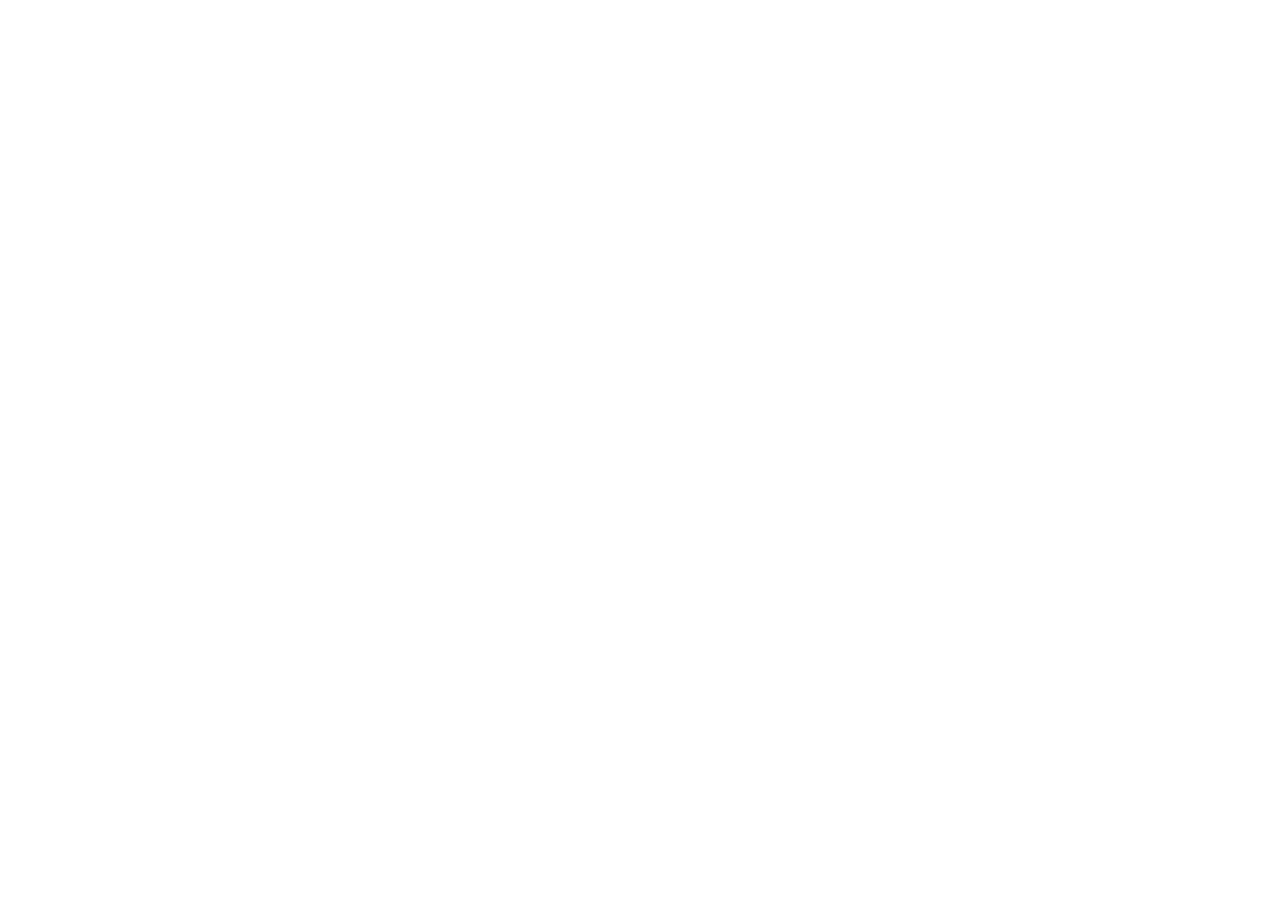
==== manual.html @ a43cfeb3 "initial commit" ====
<!DOCTYPE html>
<html lang="pt-br">
<head>
    <meta charset="UTF-8">
    <meta name="viewport" content="width=device-width, initial-scale=1.0">
    <title>exconvia</title>
</head>
<body>
    
</body>
</html>
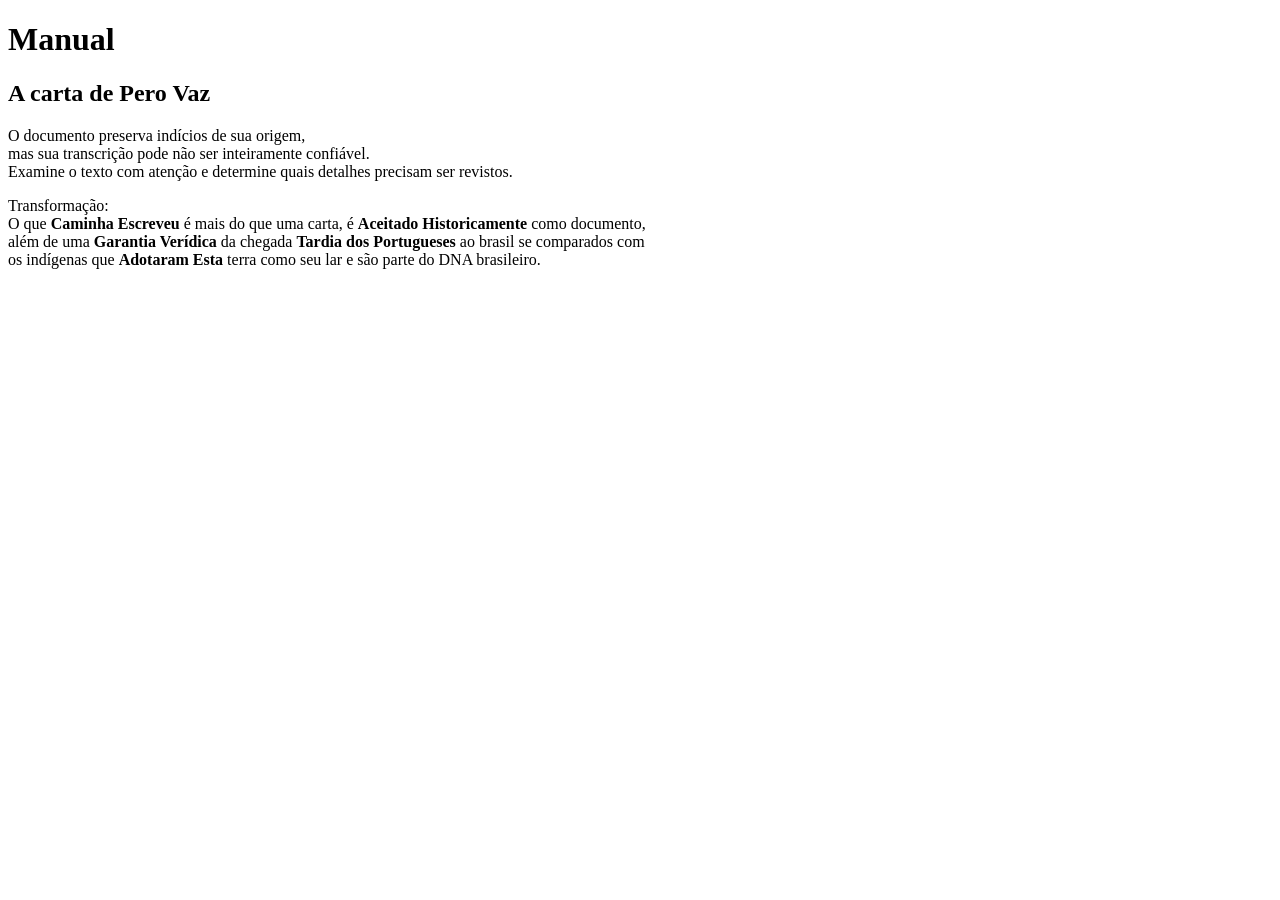
==== commit 5232728a: "feat: estrutura HTML do index e manual do  puzzle 1 pronto" ====
--- a/manual.html
+++ b/manual.html
@@ -1,11 +1,36 @@
 <!DOCTYPE html>
 <html lang="pt-br">
+
 <head>
     <meta charset="UTF-8">
     <meta name="viewport" content="width=device-width, initial-scale=1.0">
-    <title>exconvia</title>
+    <title>visite 2026</title>
+
+    <link rel="stylesheet" href="css/manual.css">
 </head>
+
 <body>
-    
+    <h1>Manual</h1>
+
+    <section>
+        <h2>A carta de Pero Vaz</h2>
+    </section>
+    <p>
+        O documento preserva indícios de sua origem,
+        <br>
+        mas sua transcrição pode não ser inteiramente confiável.
+        <br>
+        Examine o texto com atenção e determine quais detalhes precisam ser revistos.
+    </p>
+    <p>
+        Transformação:
+        <br>
+        O que <strong>Caminha Escreveu</strong> é mais do que uma carta, é <strong>Aceitado Historicamente</strong> como documento,
+        <br>
+        além de uma <strong>Garantia Verídica</strong> da chegada <strong>Tardia dos Portugueses</strong> ao brasil se comparados com
+        <br>
+        os indígenas que <strong>Adotaram Esta</strong> terra como seu lar e são parte do DNA brasileiro.
+    </p>
 </body>
+
 </html>
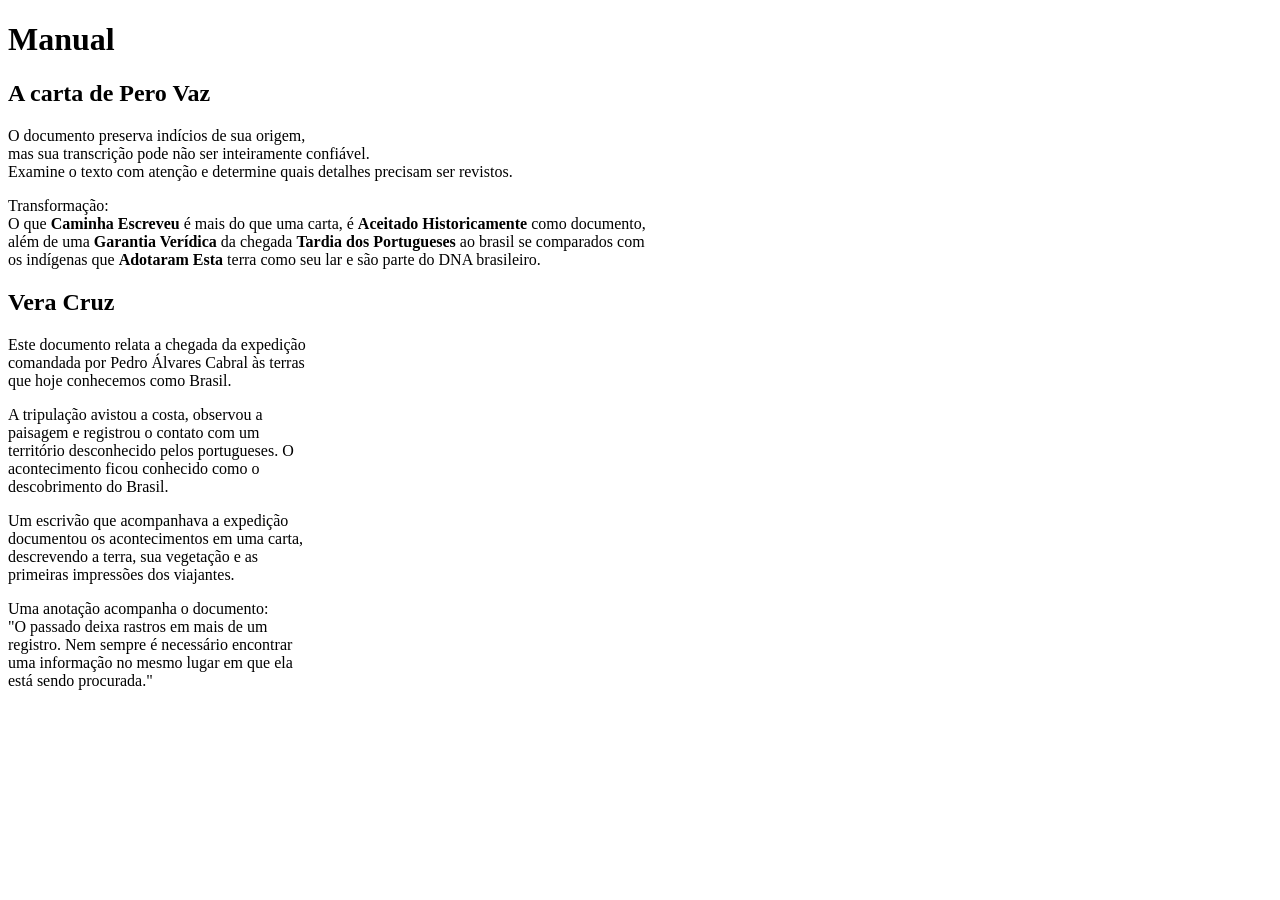
==== commit 256968e0: "feat: puzzle 2 completo" ====
--- a/manual.html
+++ b/manual.html
@@ -14,23 +14,68 @@
 
     <section>
         <h2>A carta de Pero Vaz</h2>
+        <p>
+            O documento preserva indícios de sua origem,
+            <br>
+            mas sua transcrição pode não ser inteiramente confiável.
+            <br>
+            Examine o texto com atenção e determine quais detalhes precisam ser revistos.
+        </p>
+        <p>
+            Transformação:
+            <br>
+            O que <strong>Caminha Escreveu</strong> é mais do que uma carta, é <strong>Aceitado Historicamente</strong>
+            como documento,
+            <br>
+            além de uma <strong>Garantia Verídica</strong> da chegada <strong>Tardia dos Portugueses</strong> ao brasil
+            se comparados com
+            <br>
+            os indígenas que <strong>Adotaram Esta</strong> terra como seu lar e são parte do DNA brasileiro.
+        </p>
     </section>
-    <p>
-        O documento preserva indícios de sua origem,
-        <br>
-        mas sua transcrição pode não ser inteiramente confiável.
-        <br>
-        Examine o texto com atenção e determine quais detalhes precisam ser revistos.
-    </p>
-    <p>
-        Transformação:
-        <br>
-        O que <strong>Caminha Escreveu</strong> é mais do que uma carta, é <strong>Aceitado Historicamente</strong> como documento,
-        <br>
-        além de uma <strong>Garantia Verídica</strong> da chegada <strong>Tardia dos Portugueses</strong> ao brasil se comparados com
-        <br>
-        os indígenas que <strong>Adotaram Esta</strong> terra como seu lar e são parte do DNA brasileiro.
-    </p>
+
+    <section>
+        <h2>Vera Cruz</h2>
+
+        <p>
+            Este documento relata a chegada da expedição
+            <br>
+            comandada por Pedro Álvares Cabral às terras
+            <br>
+            que hoje conhecemos como Brasil.
+        </p>
+        <p>
+            A tripulação avistou a costa, observou a
+            <br>
+            paisagem e registrou o contato com um
+            <br>
+            território desconhecido pelos portugueses. O
+            <br>
+            acontecimento ficou conhecido como o
+            <br>
+            descobrimento do Brasil.
+        </p>
+        <p>
+            Um escrivão que acompanhava a expedição
+            <br>
+            documentou os acontecimentos em uma carta,
+            <br>
+            descrevendo a terra, sua vegetação e as
+            <br>
+            primeiras impressões dos viajantes.
+        </p>
+        <p>
+            Uma anotação acompanha o documento:
+            <br>
+            "O passado deixa rastros em mais de um
+            <br>
+            registro. Nem sempre é necessário encontrar
+            <br>
+            uma informação no mesmo lugar em que ela
+            <br>
+            está sendo procurada."
+        </p>
+    </section>
 </body>
 
 </html>
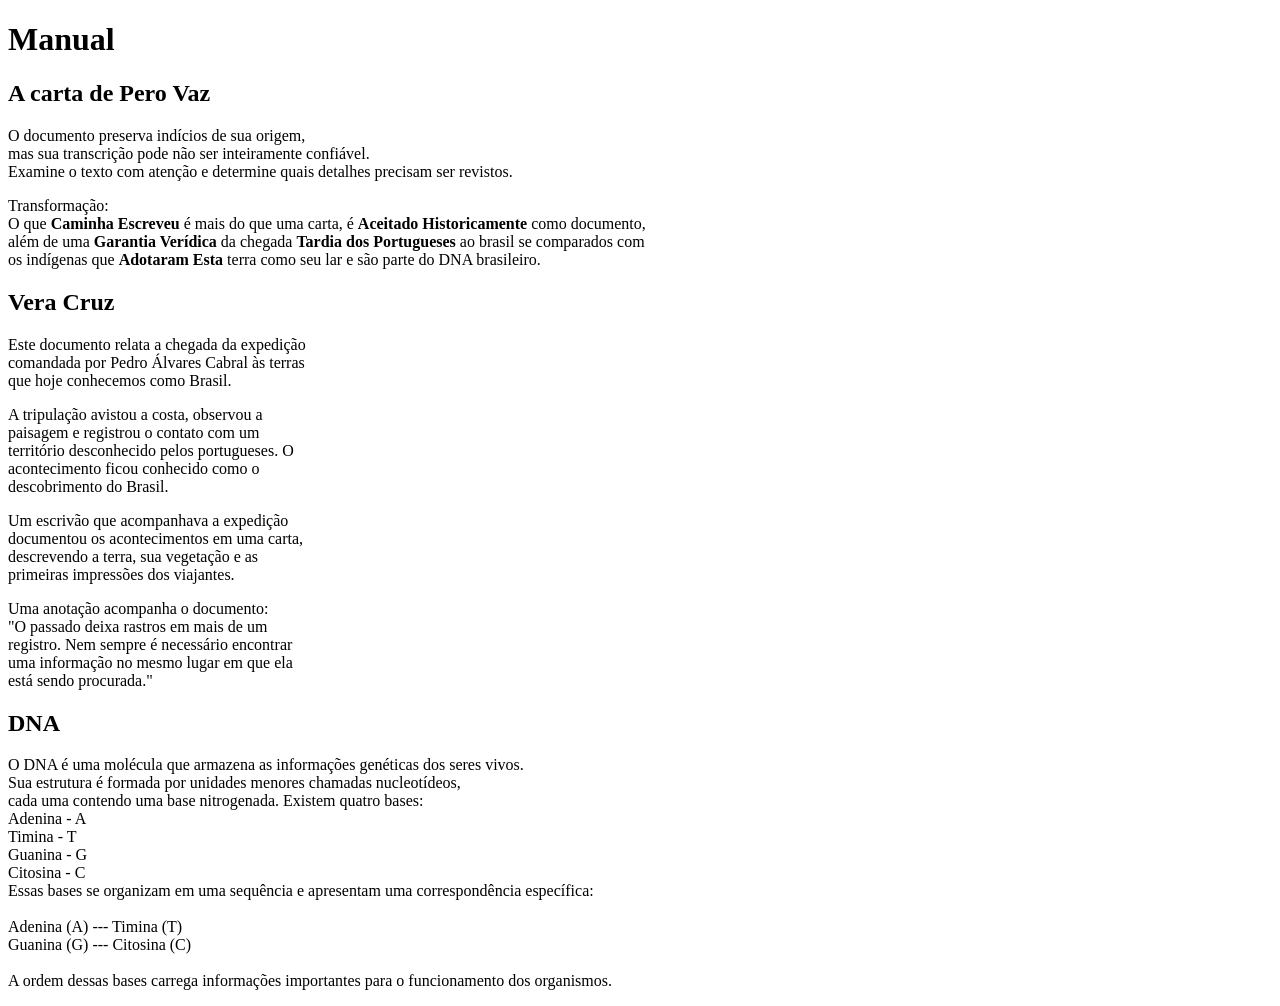
==== commit 72ee01dc: "feat: puzzle 3 completo" ====
--- a/manual.html
+++ b/manual.html
@@ -76,6 +76,35 @@
             está sendo procurada."
         </p>
     </section>
+
+    <section>
+        <h2>DNA</h2>
+        <p>
+            O DNA é uma molécula que armazena as informações genéticas dos seres vivos.
+            <br>
+            Sua estrutura é formada por unidades menores chamadas nucleotídeos,
+            <br>
+            cada uma contendo uma base nitrogenada. Existem quatro bases:
+            <br>
+            Adenina - A
+            <br>
+            Timina - T
+            <br>
+            Guanina - G
+            <br>
+            Citosina - C
+            <br>
+            Essas bases se organizam em uma sequência e apresentam uma correspondência específica:
+            <br><br>
+            Adenina (A) --- Timina (T)
+            <br>
+            Guanina (G) --- Citosina (C)
+            <br><br>
+            A ordem dessas bases carrega informações
+            importantes para o funcionamento dos
+            organismos.
+        </p>
+    </section>
 </body>
 
 </html>
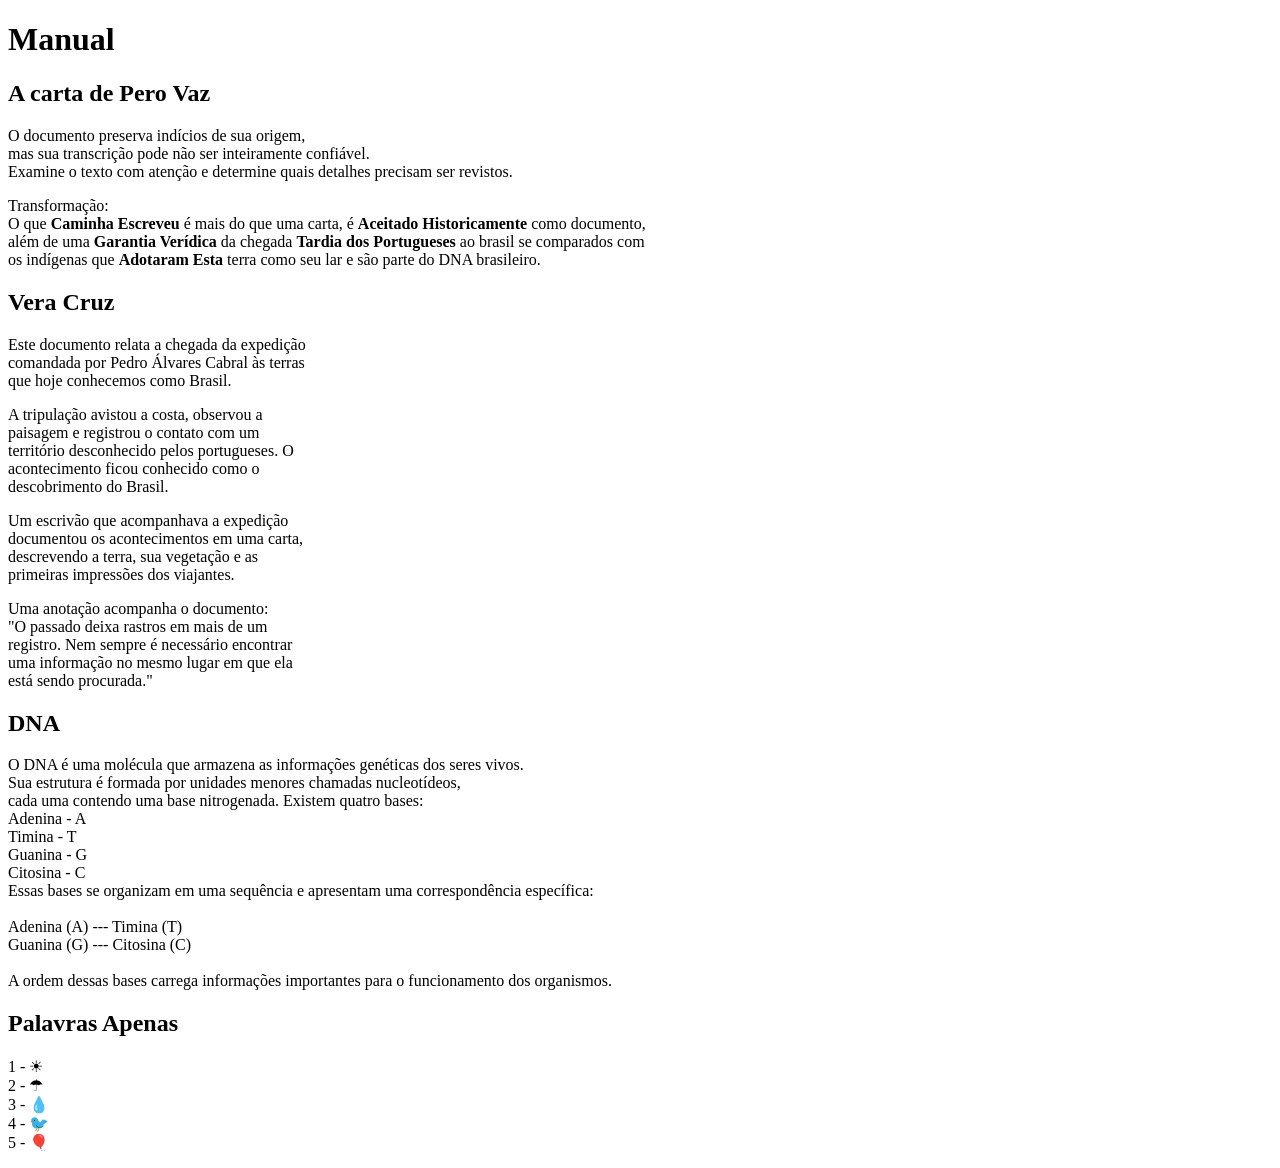
==== commit 3e1182e9: "feat: puzzle 4 completo" ====
--- a/manual.html
+++ b/manual.html
@@ -105,6 +105,21 @@
             organismos.
         </p>
     </section>
+
+    <section>
+        <h2>Palavras Apenas</h2>
+        <p>
+            1 - ☀
+            <br>
+            2 - ☂
+            <br>
+            3 - 💧
+            <br>
+            4 - 🐦
+            <br>
+            5 - 🎈
+        </p>
+    </section>
 </body>
 
 </html>
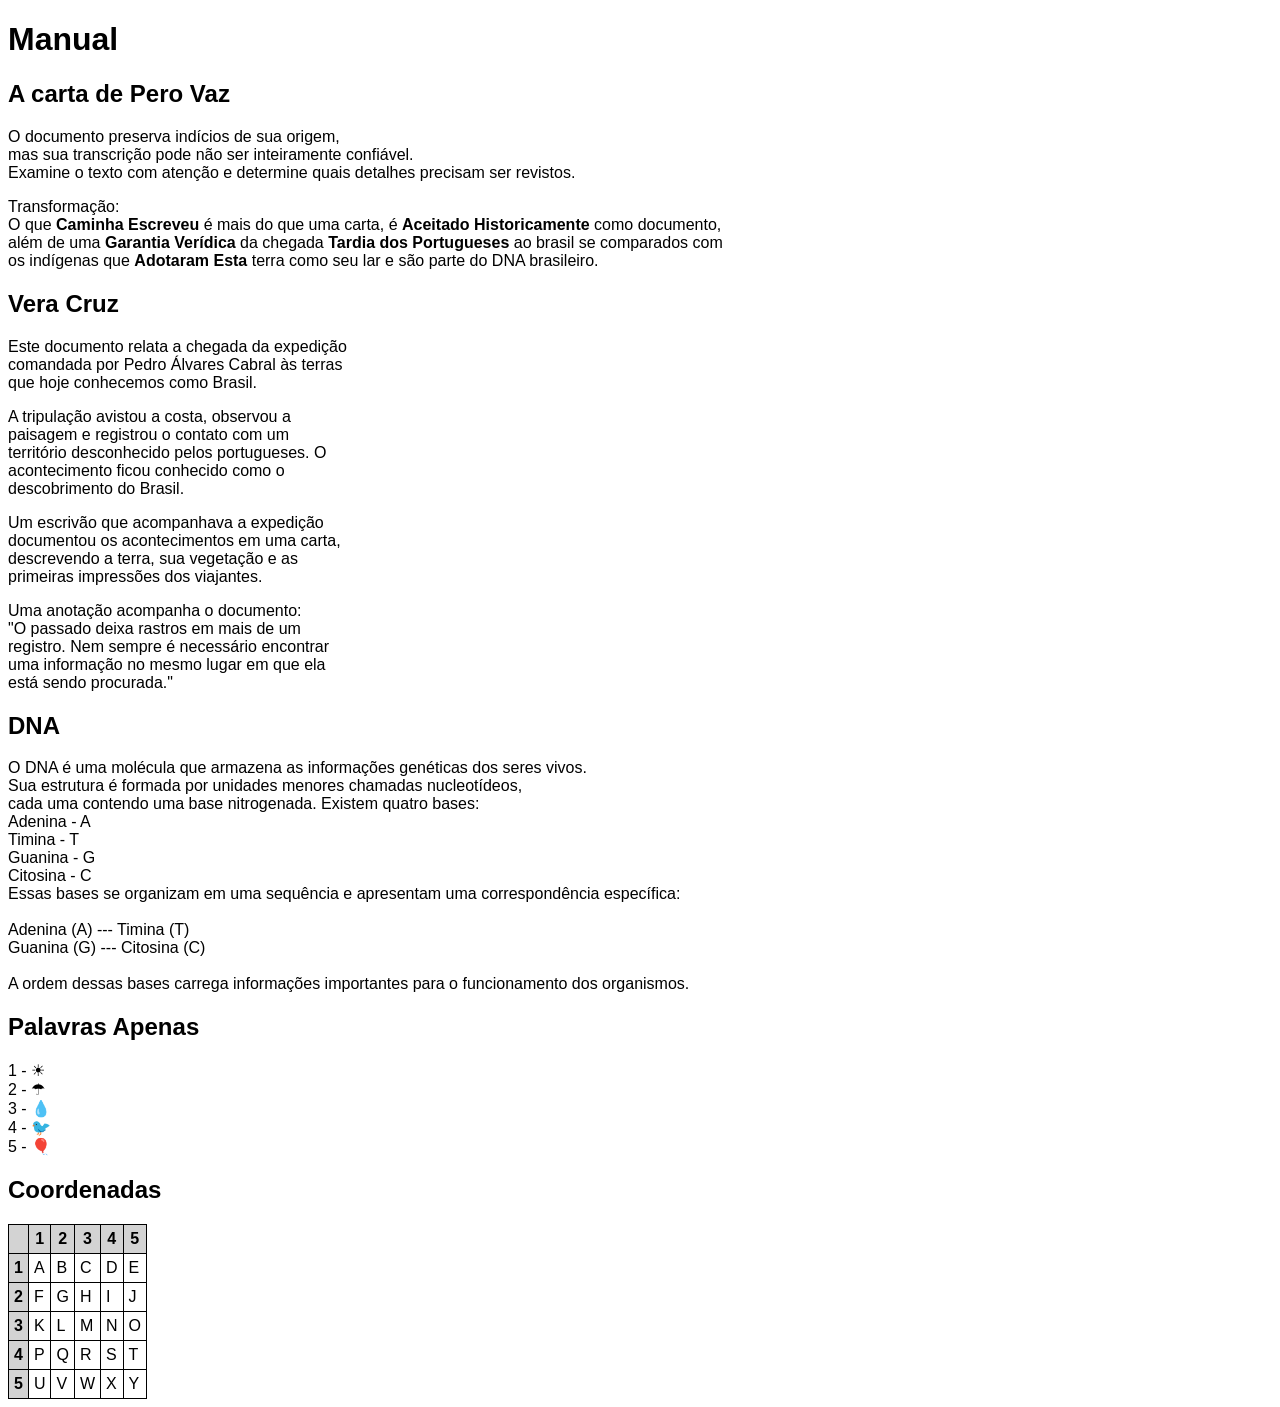
==== commit 3106c935: "feat: puzzle 5 completo" ====
--- a/manual.html
+++ b/manual.html
@@ -120,6 +120,61 @@
             5 - 🎈
         </p>
     </section>
+
+    <section>
+        <h2>Coordenadas</h2>
+
+        <table class="table-horas">
+            <tr>
+                <th></th>
+                <th>1</th>
+                <th>2</th>
+                <th>3</th>
+                <th>4</th>
+                <th>5</th>
+            </tr>
+            <tr>
+                <td>1</td>
+                <td>A</td>
+                <td>B</td>
+                <td>C</td>
+                <td>D</td>
+                <td>E</td>
+            </tr>
+            <tr>
+                <td>2</td>
+                <td>F</td>
+                <td>G</td>
+                <td>H</td>
+                <td>I</td>
+                <td>J</td>
+            </tr>
+            <tr>
+                <td>3</td>
+                <td>K</td>
+                <td>L</td>
+                <td>M</td>
+                <td>N</td>
+                <td>O</td>
+            </tr>
+            <tr>
+                <td>4</td>
+                <td>P</td>
+                <td>Q</td>
+                <td>R</td>
+                <td>S</td>
+                <td>T</td>
+            </tr>
+            <tr>
+                <td>5</td>
+                <td>U</td>
+                <td>V</td>
+                <td>W</td>
+                <td>X</td>
+                <td>Y</td>
+            </tr>
+        </table>
+    </section>
 </body>
 
 </html>
--- a/css/manual.css
+++ b/css/manual.css
@@ -0,0 +1,14 @@
+*{
+    font-family: Arial, Helvetica, sans-serif;
+}
+
+.table-horas, .table-horas *{
+    border: solid 1px black;
+    border-collapse: collapse;
+    padding: 5px;
+}
+
+td:first-child, th{
+    font-weight: bold;
+    background-color: lightgray;
+}
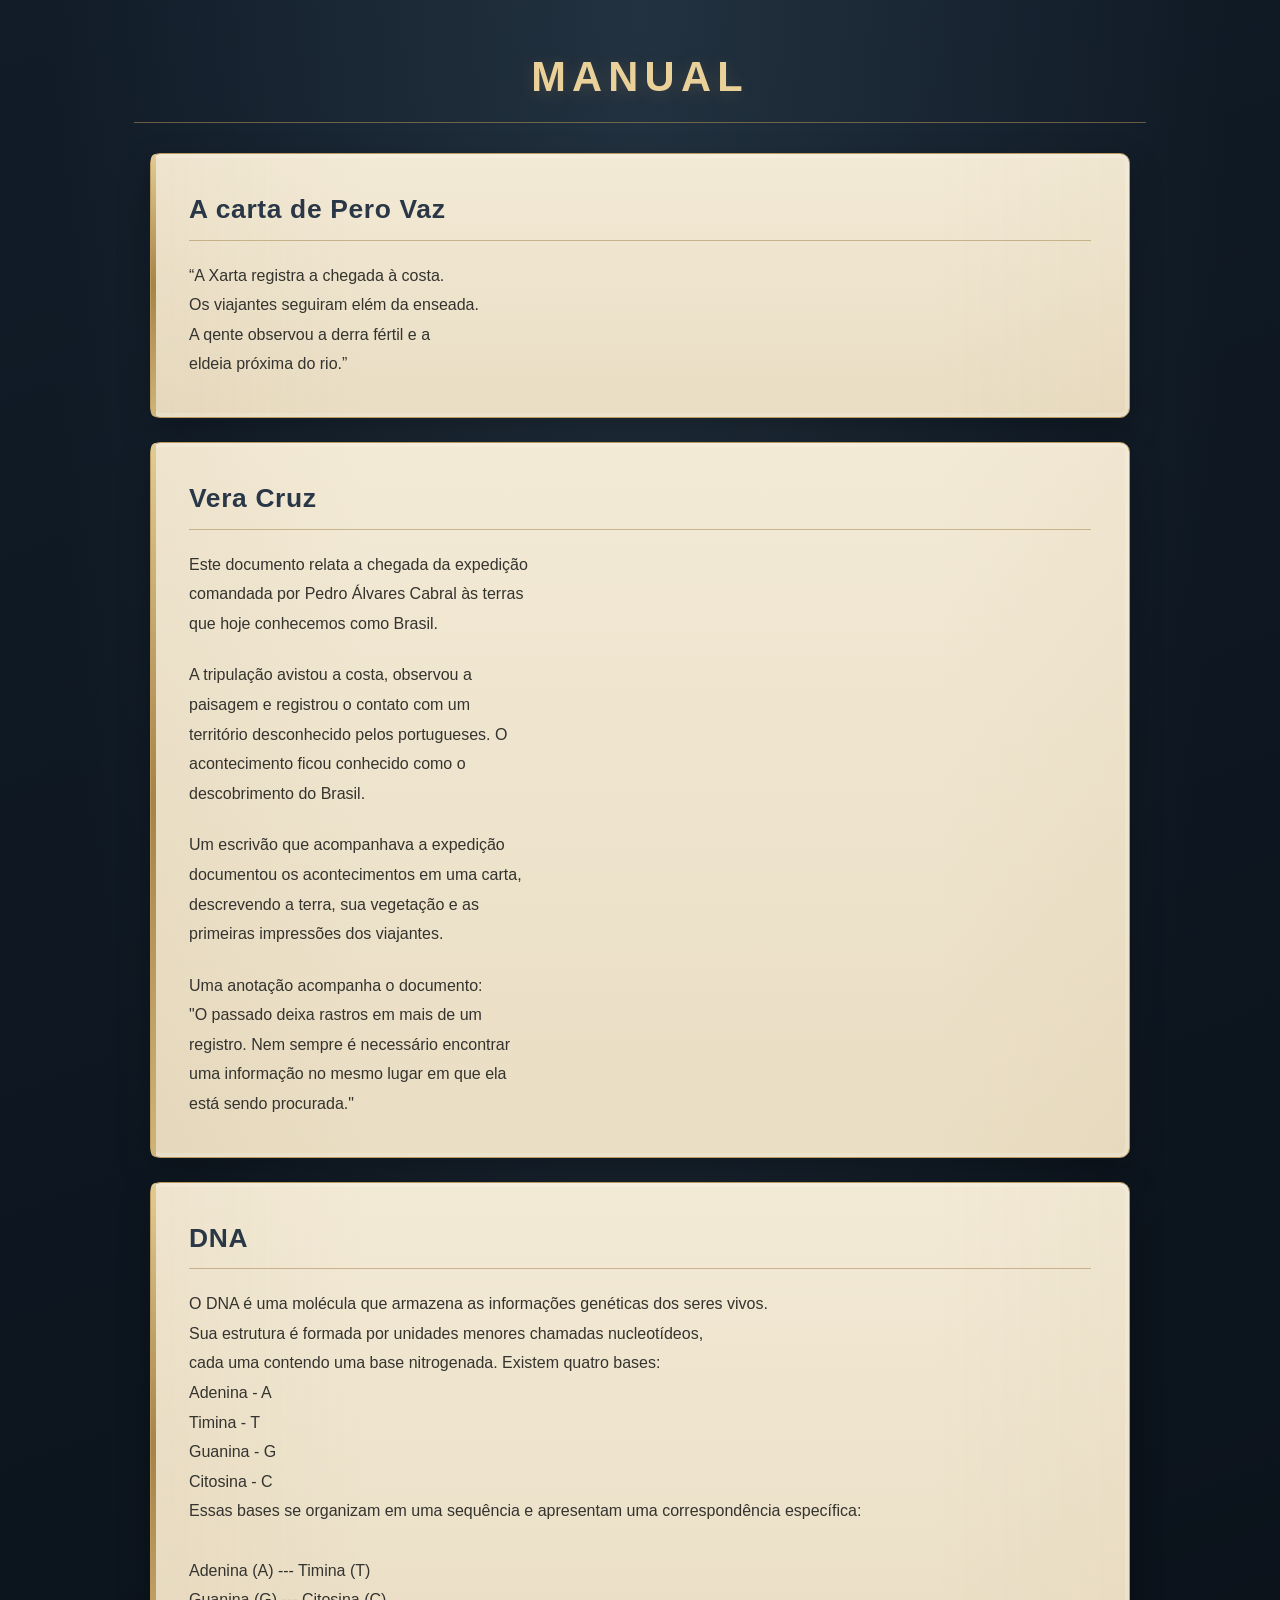
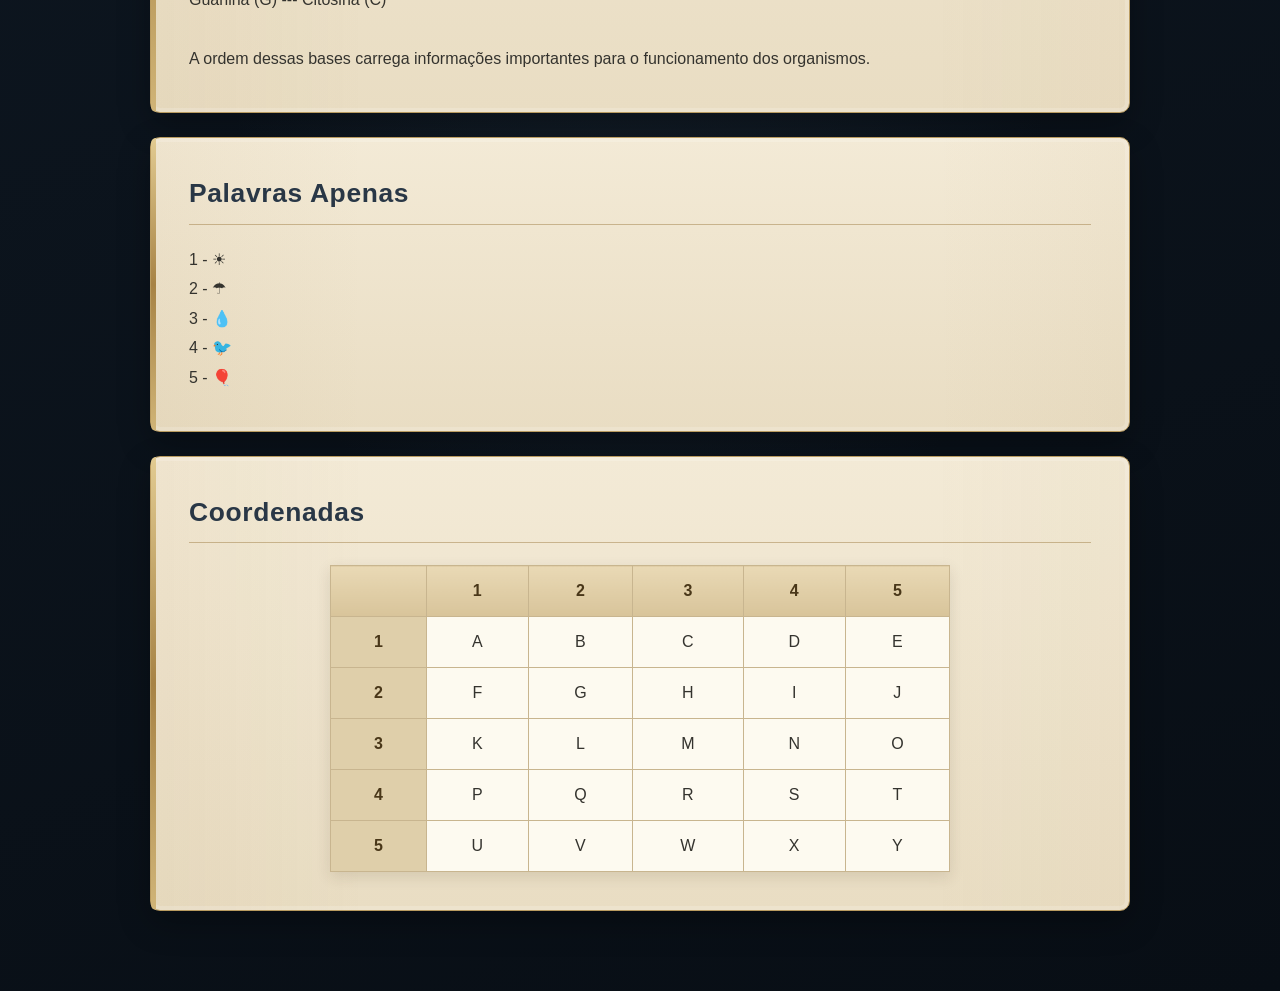
==== commit bcf1fa18: "feat: resposta do enigma 1 trocada" ====
--- a/manual.html
+++ b/manual.html
@@ -14,23 +14,14 @@
 
     <section>
         <h2>A carta de Pero Vaz</h2>
-        <p>
-            O documento preserva indícios de sua origem,
+        <p class="letter">
+            “A Xarta registra a chegada à costa.
             <br>
-            mas sua transcrição pode não ser inteiramente confiável.
+            Os viajantes seguiram elém da enseada.
             <br>
-            Examine o texto com atenção e determine quais detalhes precisam ser revistos.
-        </p>
-        <p>
-            Transformação:
+            A qente observou a derra fértil e a
             <br>
-            O que <strong>Caminha Escreveu</strong> é mais do que uma carta, é <strong>Aceitado Historicamente</strong>
-            como documento,
-            <br>
-            além de uma <strong>Garantia Verídica</strong> da chegada <strong>Tardia dos Portugueses</strong> ao brasil
-            se comparados com
-            <br>
-            os indígenas que <strong>Adotaram Esta</strong> terra como seu lar e são parte do DNA brasileiro.
+            eldeia próxima do rio.”
         </p>
     </section>
 
--- a/css/manual.css
+++ b/css/manual.css
@@ -11,4 +11,210 @@
 td:first-child, th{
     font-weight: bold;
     background-color: lightgray;
-}+}
+
+
+/* =========================================================
+   VISITE 2026 — MANUAL DE INVESTIGAÇÃO
+   Complemento para css/manual.css
+   ========================================================= */
+
+/* ---------- Fundo e tipografia ---------- */
+
+body {
+    box-sizing: border-box;
+    min-height: 100vh;
+    margin: 0;
+    padding: 32px 22px 56px;
+    color: #27313a;
+    font-family: "Segoe UI", Tahoma, Arial, sans-serif;
+    line-height: 1.75;
+    background-color: #0b121b;
+    background-image:
+        radial-gradient(
+            ellipse at 50% 0%,
+            rgba(50, 69, 85, 0.55),
+            transparent 65%
+        ),
+        linear-gradient(
+            160deg,
+            #111c28 0%,
+            #080e15 100%
+        );
+}
+
+/* ---------- Título principal ---------- */
+
+body > h1 {
+    max-width: 980px;
+    margin: 0 auto 30px;
+    padding: 20px 16px;
+    color: #ead19a;
+    font-size: clamp(1.8rem, 4vw, 2.6rem);
+    font-weight: 800;
+    line-height: 1.2;
+    letter-spacing: 0.15em;
+    text-align: center;
+    text-transform: uppercase;
+    text-shadow: 0 3px 16px rgba(198, 163, 99, 0.19);
+    border-bottom: 1px solid rgba(198, 163, 99, 0.48);
+}
+
+/* ---------- Páginas do manual ---------- */
+
+body > section {
+    position: relative;
+    box-sizing: border-box;
+    width: 100%;
+    max-width: 980px;
+    margin: 0 auto 24px;
+    padding: clamp(22px, 4vw, 38px);
+    overflow-wrap: break-word;
+    color: #303029;
+    background:
+        linear-gradient(
+            90deg,
+            rgba(155, 117, 57, 0.055),
+            transparent 22%,
+            transparent 80%,
+            rgba(155, 117, 57, 0.04)
+        ),
+        linear-gradient(
+            180deg,
+            #f3ead6 0%,
+            #e9ddc3 100%
+        );
+    border: 1px solid #b99b60;
+    border-radius: 10px;
+    box-shadow:
+        inset 0 0 0 4px rgba(255, 255, 255, 0.16),
+        0 12px 32px rgba(0, 0, 0, 0.28);
+}
+
+/* Faixa de identificação na margem das páginas. */
+body > section::before {
+    content: "";
+    position: absolute;
+    top: 0;
+    bottom: 0;
+    left: 0;
+    width: 5px;
+    background: linear-gradient(
+        180deg,
+        #e2cb91,
+        #a78345 50%,
+        #d0b477
+    );
+    border-radius: 9px 0 0 9px;
+    pointer-events: none;
+}
+
+/* ---------- Títulos das seções ---------- */
+
+body > section h2 {
+    margin: 0 0 20px;
+    padding-bottom: 12px;
+    color: #293746;
+    font-size: clamp(1.25rem, 2.5vw, 1.65rem);
+    font-weight: 800;
+    line-height: 1.35;
+    letter-spacing: 0.025em;
+    text-align: left;
+    border-bottom: 1px solid rgba(151, 115, 56, 0.45);
+}
+
+/* ---------- Texto e destaques ---------- */
+
+body > section p {
+    margin: 0 0 22px;
+    color: #34332e;
+    font-size: 1rem;
+    line-height: 1.85;
+}
+
+body > section p:last-child {
+    margin-bottom: 0;
+}
+
+body > section strong {
+    color: #65491e;
+    font-weight: 800;
+}
+
+body > section br {
+    line-height: inherit;
+}
+
+/* ---------- Tabela de coordenadas ---------- */
+
+.table-horas {
+    box-sizing: border-box;
+    width: min(100%, 620px);
+    margin: 22px auto 0;
+    border-collapse: collapse;
+    border: 1px solid #9c804d;
+    background: #faf4e7;
+    box-shadow: 0 5px 14px rgba(55, 43, 22, 0.12);
+}
+
+.table-horas th,
+.table-horas td {
+    padding: 11px 15px;
+    color: #34332e;
+    text-align: center;
+    vertical-align: middle;
+    border: 1px solid #c8b58f;
+}
+
+.table-horas th,
+.table-horas td:first-child {
+    color: #493719;
+    font-weight: 800;
+    background: #dfcfaa;
+}
+
+.table-horas th {
+    background: linear-gradient(
+        180deg,
+        #e9d9b5,
+        #d8c49a
+    );
+}
+
+.table-horas td:not(:first-child) {
+    background: rgba(255, 252, 244, 0.72);
+}
+
+/* ---------- Ajustes para telas menores ---------- */
+
+@media (max-width: 600px) {
+    body {
+        padding: 18px 12px 32px;
+    }
+
+    body > h1 {
+        margin-bottom: 20px;
+        padding: 16px 8px;
+        letter-spacing: 0.1em;
+    }
+
+    body > section {
+        margin-bottom: 16px;
+        padding: 23px 18px 23px 22px;
+        border-radius: 8px;
+    }
+
+    body > section h2 {
+        margin-bottom: 15px;
+    }
+
+    body > section p {
+        font-size: 0.96rem;
+        line-height: 1.75;
+    }
+
+    .table-horas th,
+    .table-horas td {
+        padding: 9px 6px;
+    }
+}
